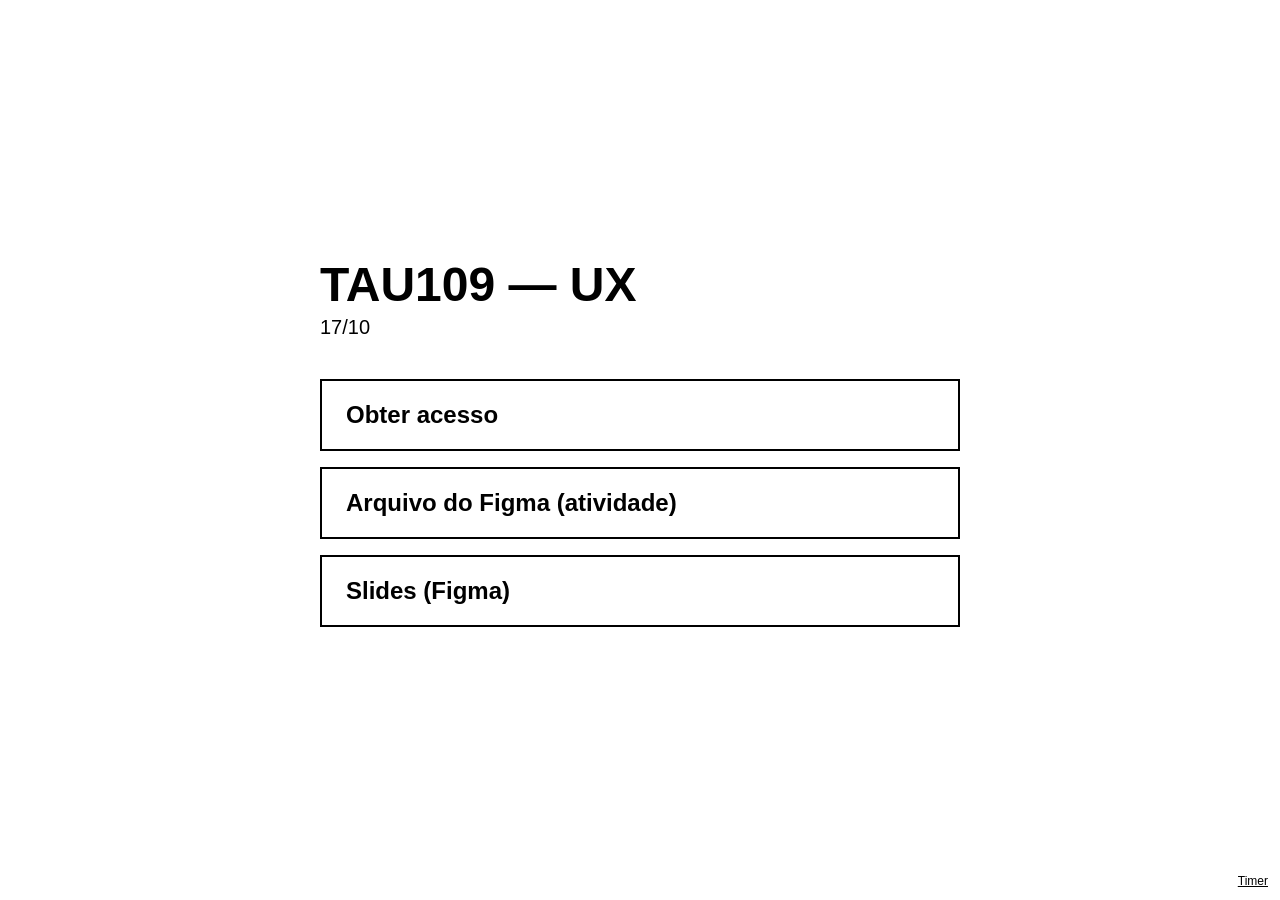
==== index.html @ 1fce553f "Add Obter acesso link" ====
<!DOCTYPE html>
<html lang="pt-BR">
<head>
<meta charset="utf-8">
<meta name="viewport" content="width=device-width, initial-scale=1">
<title>TAU109 — UX</title>
<style>
body{margin:0;background:#fff;color:#000;font-family:Helvetica,Arial,sans-serif;display:flex;min-height:100vh;align-items:center;justify-content:center}
main{max-width:640px;padding:2rem;width:100%}
h1{font-size:3rem;margin:0 0 .25rem}
p{font-size:1.25rem;margin:0 0 2.5rem}
a{display:block;color:#000;border:2px solid #000;padding:1.25rem 1.5rem;margin-bottom:1rem;font-size:1.5rem;font-weight:bold;text-decoration:none}
a:hover{background:#000;color:#fff}
</style>
</head>
<body>
<main>
<h1>TAU109 — UX</h1>
<p>17/10</p>
<a href="https://www.figma.com/folder_invite/redeem/6RuYadVDvzwB9aAiTfslhi" target="_blank" rel="noopener">Obter acesso</a>
<a href="https://www.figma.com/design/1OPuJm7DMmxEGwzcRz0fA9/UX-2026.2---TAU109---17-10-2026--Copy-?node-id=2-12537&amp;p=f&amp;t=esF4lQtKCmjnzKXU-11" target="_blank" rel="noopener">Arquivo do Figma (atividade)</a>
<a href="https://www.figma.com/design/1OPuJm7DMmxEGwzcRz0fA9/UX-2026.2---TAU109---17-10-2026--Copy-?node-id=2003-725&amp;t=esF4lQtKCmjnzKXU-11" target="_blank" rel="noopener">Slides (Figma)</a>
</main>
<a href="/timer/" style="position:fixed;right:12px;bottom:12px;display:inline;border:0;padding:0;margin:0;font-size:12px;font-weight:normal;text-decoration:underline;background:none;color:#000;font-family:Helvetica,Arial,sans-serif">Timer</a>
</body>
</html>
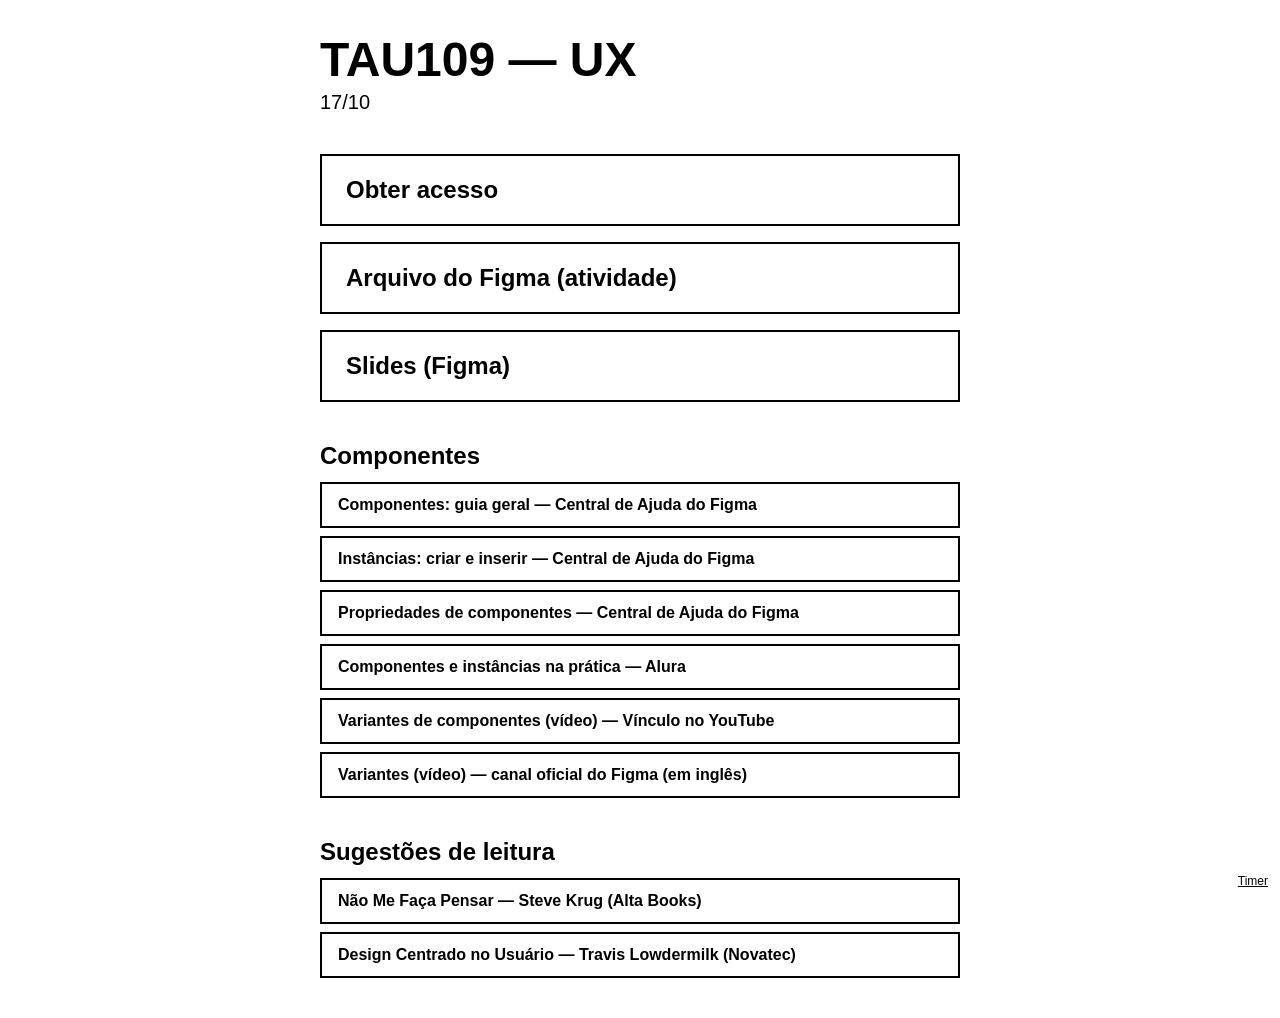
==== commit 717ef83f: "Add Componentes and Sugestões de leitura sections" ====
--- a/index.html
+++ b/index.html
@@ -11,6 +11,9 @@
 p{font-size:1.25rem;margin:0 0 2.5rem}
 a{display:block;color:#000;border:2px solid #000;padding:1.25rem 1.5rem;margin-bottom:1rem;font-size:1.5rem;font-weight:bold;text-decoration:none}
 a:hover{background:#000;color:#fff}
+h2{font-size:1.5rem;margin:2.5rem 0 .75rem}
+ul{list-style:none;padding:0;margin:0}
+li a{font-size:1rem;padding:.75rem 1rem;margin-bottom:.5rem}
 </style>
 </head>
 <body>
@@ -20,6 +23,20 @@
 <a href="https://www.figma.com/folder_invite/redeem/6RuYadVDvzwB9aAiTfslhi" target="_blank" rel="noopener">Obter acesso</a>
 <a href="https://www.figma.com/design/1OPuJm7DMmxEGwzcRz0fA9/UX-2026.2---TAU109---17-10-2026--Copy-?node-id=2-12537&amp;p=f&amp;t=esF4lQtKCmjnzKXU-11" target="_blank" rel="noopener">Arquivo do Figma (atividade)</a>
 <a href="https://www.figma.com/design/1OPuJm7DMmxEGwzcRz0fA9/UX-2026.2---TAU109---17-10-2026--Copy-?node-id=2003-725&amp;t=esF4lQtKCmjnzKXU-11" target="_blank" rel="noopener">Slides (Figma)</a>
+<h2>Componentes</h2>
+<ul>
+<li><a href="https://help.figma.com/hc/pt-br/articles/360038662654-Guia-de-componentes-no-Figma" target="_blank" rel="noopener">Componentes: guia geral — Central de Ajuda do Figma</a></li>
+<li><a href="https://help.figma.com/hc/pt-br/articles/360039150173-Criar-e-inserir-inst%C3%A2ncias-de-componentes" target="_blank" rel="noopener">Instâncias: criar e inserir — Central de Ajuda do Figma</a></li>
+<li><a href="https://help.figma.com/hc/pt-br/articles/5579474826519-Explore-as-propriedades-dos-componentes" target="_blank" rel="noopener">Propriedades de componentes — Central de Ajuda do Figma</a></li>
+<li><a href="https://www.alura.com.br/artigos/componentes-figma" target="_blank" rel="noopener">Componentes e instâncias na prática — Alura</a></li>
+<li><a href="https://www.youtube.com/watch?v=6WF_Mv0dyrI" target="_blank" rel="noopener">Variantes de componentes (vídeo) — Vínculo no YouTube</a></li>
+<li><a href="https://www.youtube.com/watch?v=y29Xwt9dET0" target="_blank" rel="noopener">Variantes (vídeo) — canal oficial do Figma (em inglês)</a></li>
+</ul>
+<h2>Sugestões de leitura</h2>
+<ul>
+<li><a href="https://www.amazon.com.br/dp/8576088509" target="_blank" rel="noopener">Não Me Faça Pensar — Steve Krug (Alta Books)</a></li>
+<li><a href="https://www.amazon.com.br/dp/8575223666" target="_blank" rel="noopener">Design Centrado no Usuário — Travis Lowdermilk (Novatec)</a></li>
+</ul>
 </main>
 <a href="/timer/" style="position:fixed;right:12px;bottom:12px;display:inline;border:0;padding:0;margin:0;font-size:12px;font-weight:normal;text-decoration:underline;background:none;color:#000;font-family:Helvetica,Arial,sans-serif">Timer</a>
 </body>
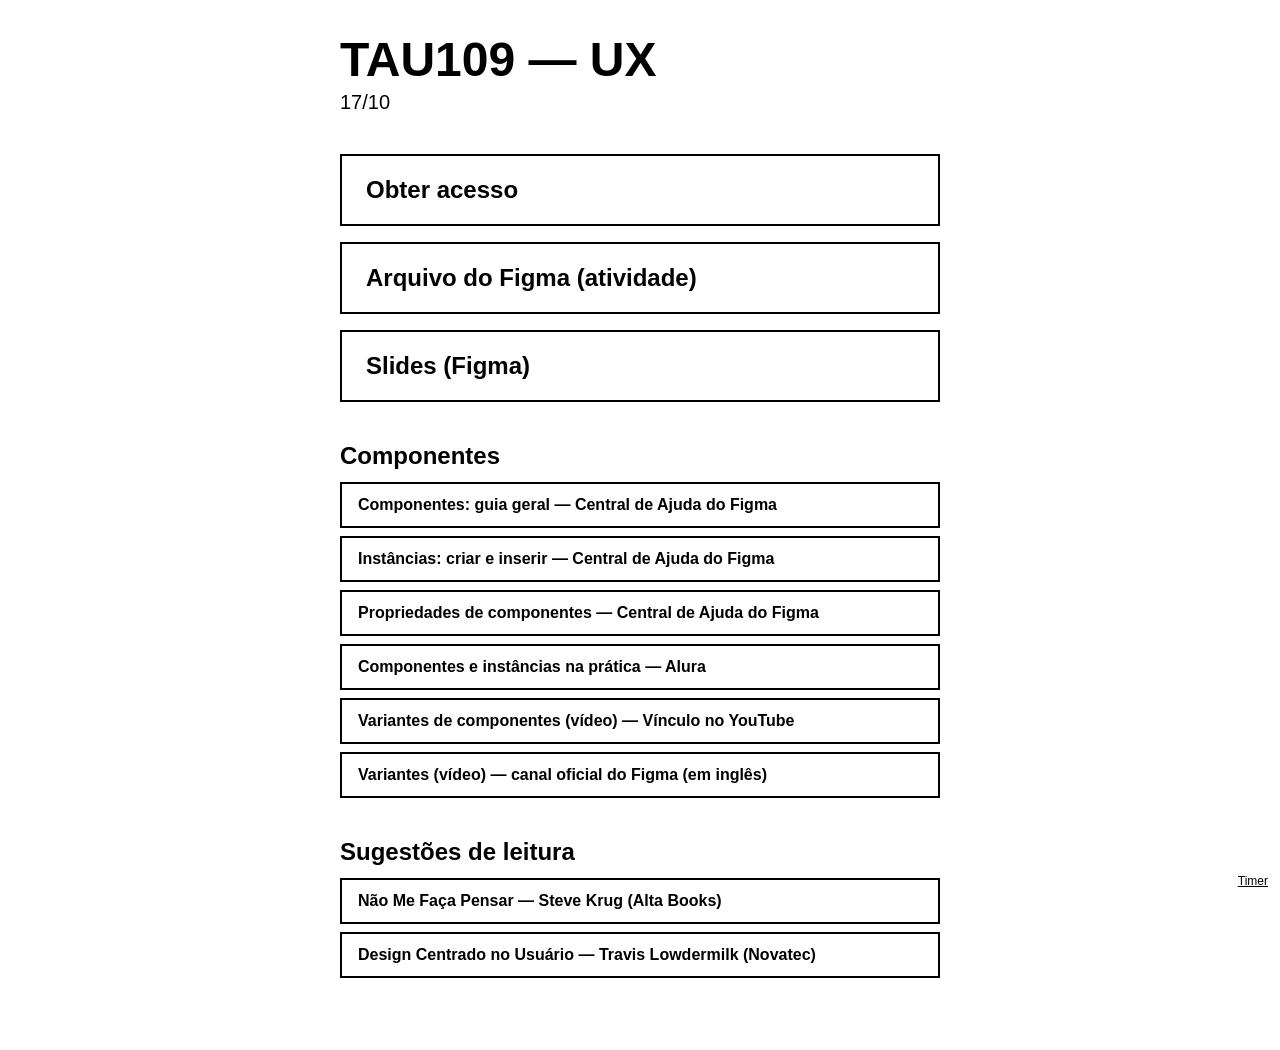
==== commit 60dd798f: "Helvetica Neue font stack and responsive layout" ====
--- a/index.html
+++ b/index.html
@@ -5,11 +5,11 @@
 <meta name="viewport" content="width=device-width, initial-scale=1">
 <title>TAU109 — UX</title>
 <style>
-body{margin:0;background:#fff;color:#000;font-family:Helvetica,Arial,sans-serif;display:flex;min-height:100vh;align-items:center;justify-content:center}
-main{max-width:640px;padding:2rem;width:100%}
-h1{font-size:3rem;margin:0 0 .25rem}
+body{margin:0;background:#fff;color:#000;font-family:"Helvetica Neue",Helvetica,Arial,sans-serif;display:flex;min-height:100vh;align-items:center;justify-content:center}
+main{max-width:640px;padding:2rem 1.25rem 4rem;width:100%;box-sizing:border-box}
+h1{font-size:clamp(2rem,8vw,3rem);margin:0 0 .25rem}
 p{font-size:1.25rem;margin:0 0 2.5rem}
-a{display:block;color:#000;border:2px solid #000;padding:1.25rem 1.5rem;margin-bottom:1rem;font-size:1.5rem;font-weight:bold;text-decoration:none}
+a{display:block;color:#000;border:2px solid #000;padding:1.25rem 1.5rem;margin-bottom:1rem;font-size:clamp(1.125rem,4.5vw,1.5rem);font-weight:bold;text-decoration:none;overflow-wrap:anywhere}
 a:hover{background:#000;color:#fff}
 h2{font-size:1.5rem;margin:2.5rem 0 .75rem}
 ul{list-style:none;padding:0;margin:0}
@@ -38,6 +38,6 @@
 <li><a href="https://www.amazon.com.br/dp/8575223666" target="_blank" rel="noopener">Design Centrado no Usuário — Travis Lowdermilk (Novatec)</a></li>
 </ul>
 </main>
-<a href="/timer/" style="position:fixed;right:12px;bottom:12px;display:inline;border:0;padding:0;margin:0;font-size:12px;font-weight:normal;text-decoration:underline;background:none;color:#000;font-family:Helvetica,Arial,sans-serif">Timer</a>
+<a href="/timer/" style="position:fixed;right:12px;bottom:12px;background:#fff;display:inline;border:0;padding:0;margin:0;font-size:12px;font-weight:normal;text-decoration:underline;color:#000;font-family:"Helvetica Neue",Helvetica,Arial,sans-serif">Timer</a>
 </body>
 </html>
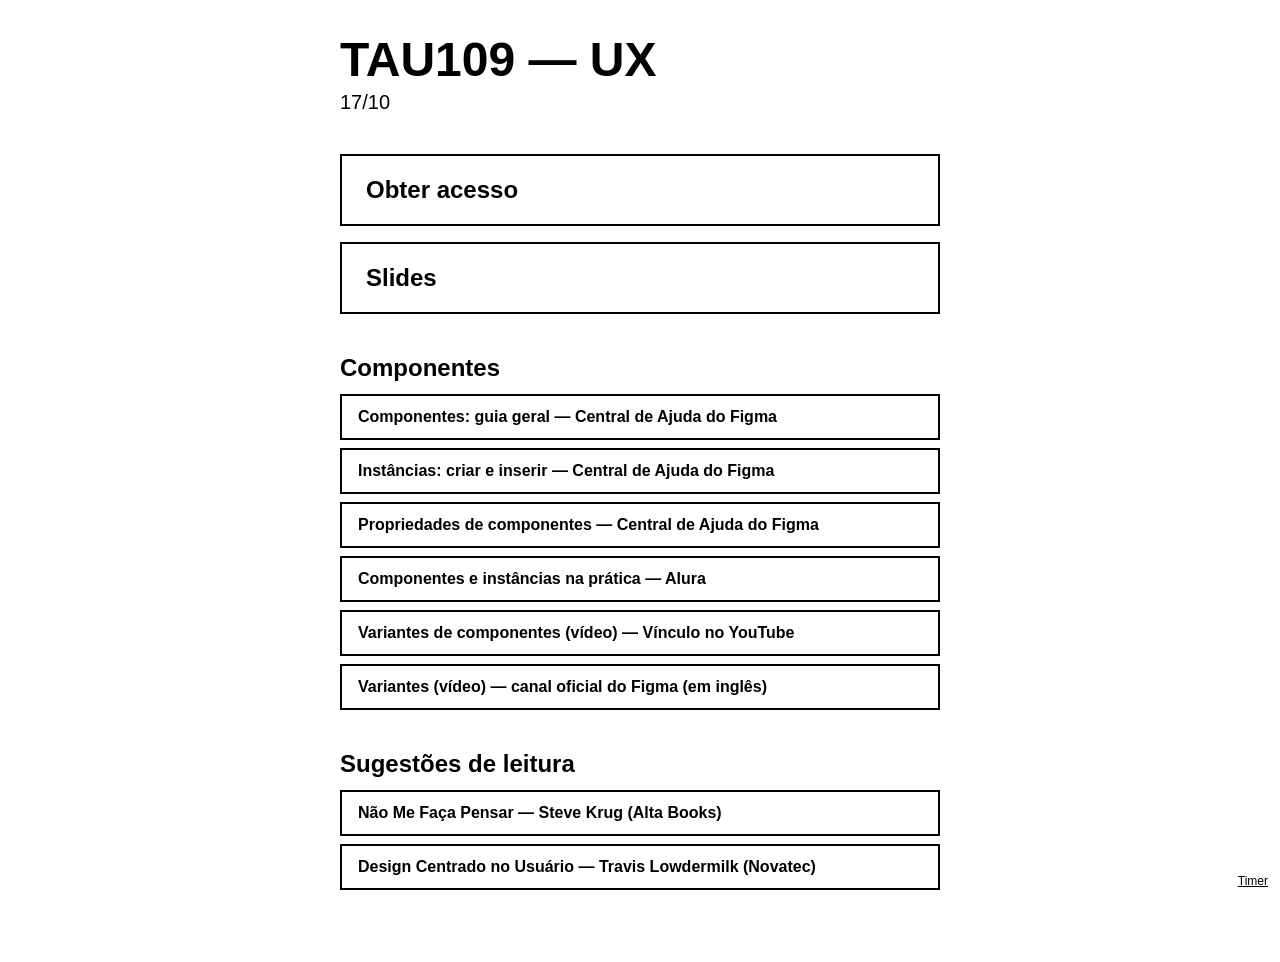
==== commit 42e82ead: "Link to HTML slides; remove Figma activity and Figma slides links" ====
--- a/index.html
+++ b/index.html
@@ -21,8 +21,7 @@
 <h1>TAU109 — UX</h1>
 <p>17/10</p>
 <a href="https://www.figma.com/folder_invite/redeem/6RuYadVDvzwB9aAiTfslhi" target="_blank" rel="noopener">Obter acesso</a>
-<a href="https://www.figma.com/design/1OPuJm7DMmxEGwzcRz0fA9/UX-2026.2---TAU109---17-10-2026--Copy-?node-id=2-12537&amp;p=f&amp;t=esF4lQtKCmjnzKXU-11" target="_blank" rel="noopener">Arquivo do Figma (atividade)</a>
-<a href="https://www.figma.com/design/1OPuJm7DMmxEGwzcRz0fA9/UX-2026.2---TAU109---17-10-2026--Copy-?node-id=2003-725&amp;t=esF4lQtKCmjnzKXU-11" target="_blank" rel="noopener">Slides (Figma)</a>
+<a href="/slides/">Slides</a>
 <h2>Componentes</h2>
 <ul>
 <li><a href="https://help.figma.com/hc/pt-br/articles/360038662654-Guia-de-componentes-no-Figma" target="_blank" rel="noopener">Componentes: guia geral — Central de Ajuda do Figma</a></li>
@@ -38,6 +37,6 @@
 <li><a href="https://www.amazon.com.br/dp/8575223666" target="_blank" rel="noopener">Design Centrado no Usuário — Travis Lowdermilk (Novatec)</a></li>
 </ul>
 </main>
-<a href="/timer/" style="position:fixed;right:12px;bottom:12px;background:#fff;display:inline;border:0;padding:0;margin:0;font-size:12px;font-weight:normal;text-decoration:underline;color:#000;font-family:"Helvetica Neue",Helvetica,Arial,sans-serif">Timer</a>
+<a href="/timer/" style="position:fixed;right:12px;bottom:12px;background:#fff;display:inline;border:0;padding:0;margin:0;font-size:12px;font-weight:normal;text-decoration:underline;color:#000;font-family:'Helvetica Neue',Helvetica,Arial,sans-serif">Timer</a>
 </body>
 </html>
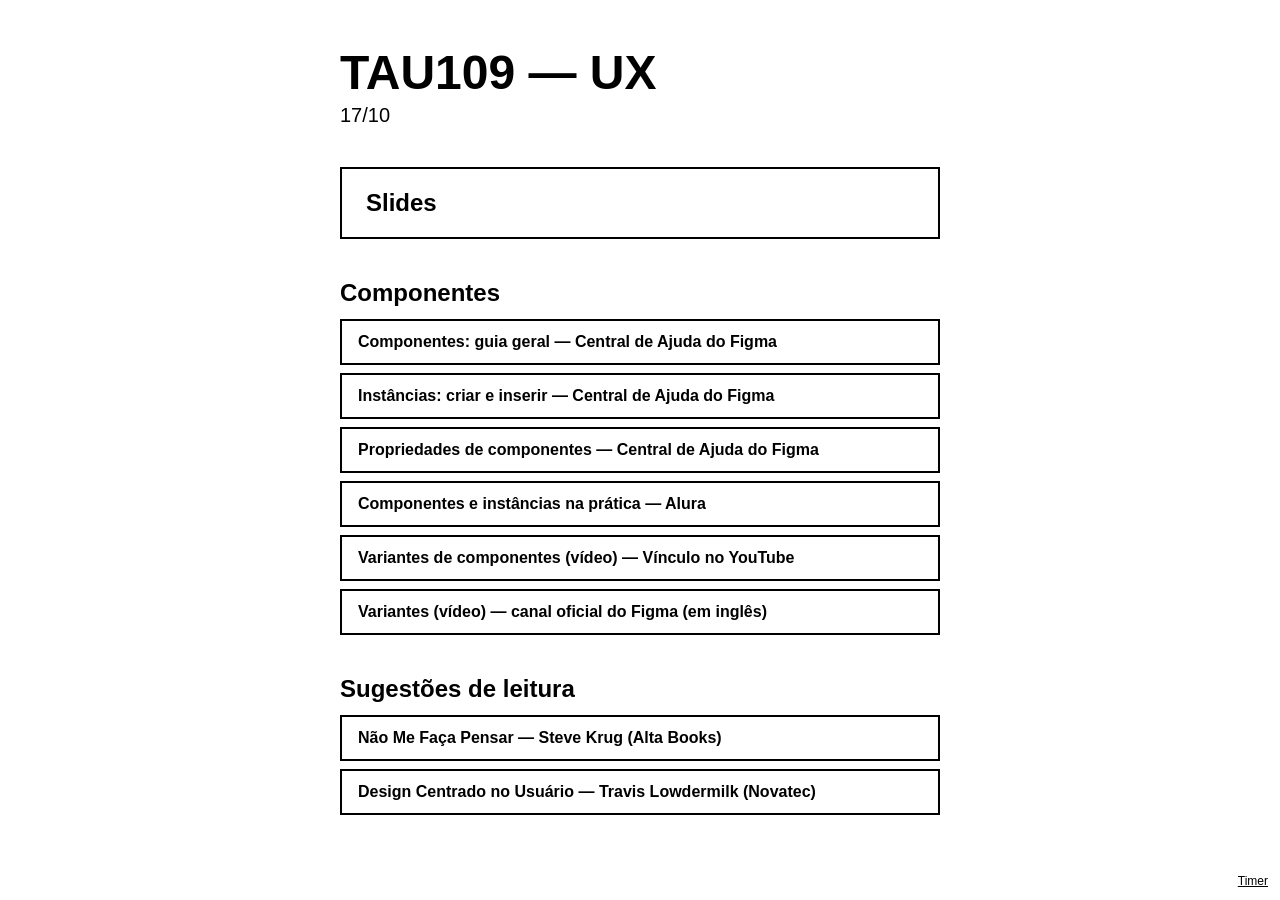
==== commit 9ec110d2: "Slides: plain fade, no placeholders, drop hi-fi slide, mirrored easing; remove Obter acesso" ====
--- a/index.html
+++ b/index.html
@@ -20,7 +20,6 @@
 <main>
 <h1>TAU109 — UX</h1>
 <p>17/10</p>
-<a href="https://www.figma.com/folder_invite/redeem/6RuYadVDvzwB9aAiTfslhi" target="_blank" rel="noopener">Obter acesso</a>
 <a href="/slides/">Slides</a>
 <h2>Componentes</h2>
 <ul>
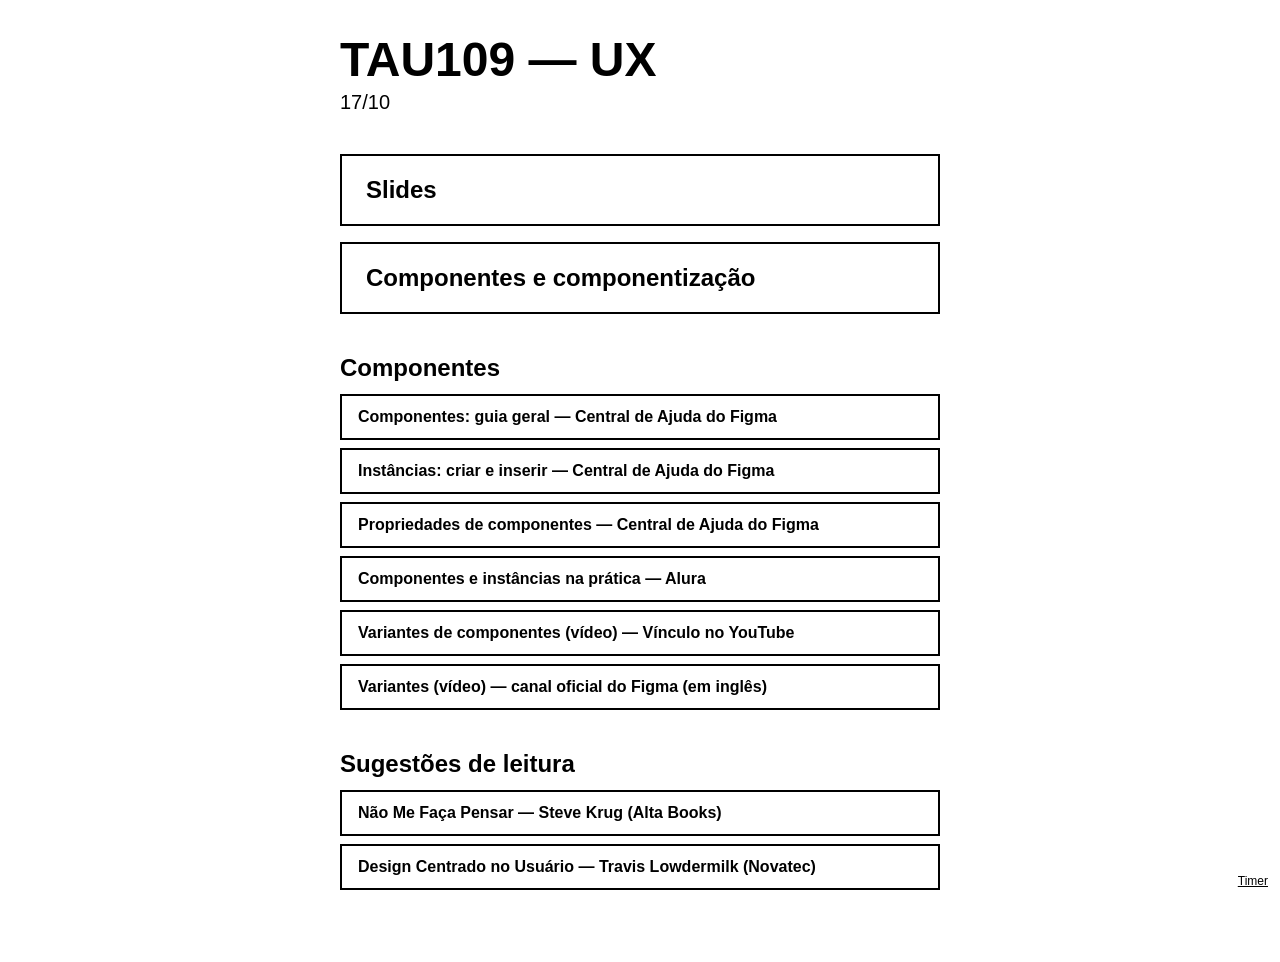
==== commit 2d6e7ad1: "Re-export from Figma: main deck 40 slides (restore Material 3/HIG panels), new Componentes e compone" ====
--- a/index.html
+++ b/index.html
@@ -21,6 +21,7 @@
 <h1>TAU109 — UX</h1>
 <p>17/10</p>
 <a href="/slides/">Slides</a>
+<a href="/componentes/">Componentes e componentização</a>
 <h2>Componentes</h2>
 <ul>
 <li><a href="https://help.figma.com/hc/pt-br/articles/360038662654-Guia-de-componentes-no-Figma" target="_blank" rel="noopener">Componentes: guia geral — Central de Ajuda do Figma</a></li>
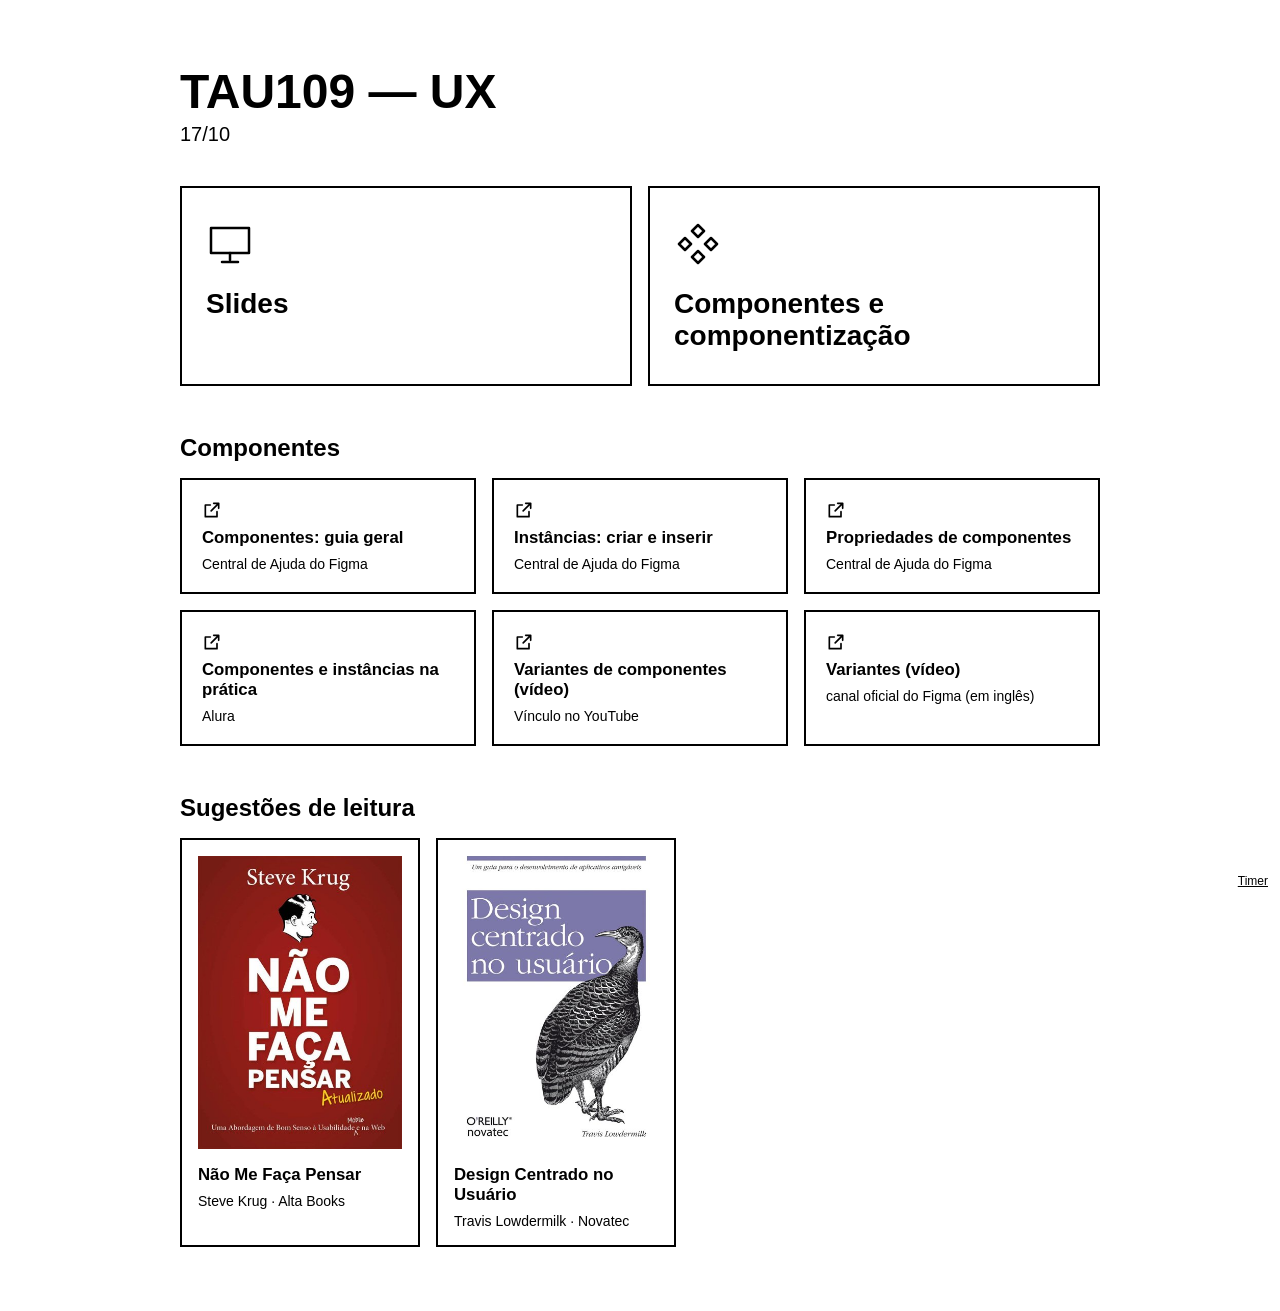
==== commit cc9170a8: "Redesign homepage with cards and book covers" ====
--- a/index.html
+++ b/index.html
@@ -5,37 +5,48 @@
 <meta name="viewport" content="width=device-width, initial-scale=1">
 <title>TAU109 — UX</title>
 <style>
-body{margin:0;background:#fff;color:#000;font-family:"Helvetica Neue",Helvetica,Arial,sans-serif;display:flex;min-height:100vh;align-items:center;justify-content:center}
-main{max-width:640px;padding:2rem 1.25rem 4rem;width:100%;box-sizing:border-box}
+*{box-sizing:border-box}
+body{margin:0;background:#fff;color:#000;font-family:"Helvetica Neue",Helvetica,Arial,sans-serif}
+main{max-width:960px;margin:0 auto;padding:clamp(2rem,6vw,4rem) 1.25rem 4rem}
 h1{font-size:clamp(2rem,8vw,3rem);margin:0 0 .25rem}
 p{font-size:1.25rem;margin:0 0 2.5rem}
-a{display:block;color:#000;border:2px solid #000;padding:1.25rem 1.5rem;margin-bottom:1rem;font-size:clamp(1.125rem,4.5vw,1.5rem);font-weight:bold;text-decoration:none;overflow-wrap:anywhere}
-a:hover{background:#000;color:#fff}
-h2{font-size:1.5rem;margin:2.5rem 0 .75rem}
-ul{list-style:none;padding:0;margin:0}
-li a{font-size:1rem;padding:.75rem 1rem;margin-bottom:.5rem}
+h2{font-size:1.5rem;margin:3rem 0 1rem}
+.grid{display:grid;gap:1rem;grid-template-columns:repeat(auto-fill,minmax(240px,1fr))}
+.big{grid-template-columns:repeat(2,1fr)}
+.card{display:flex;flex-direction:column;gap:.5rem;color:#000;border:2px solid #000;padding:1.25rem;text-decoration:none;overflow-wrap:anywhere;transition:background .15s,color .15s}
+.card:hover,.card:focus-visible{background:#000;color:#fff;outline:none}
+.card strong{font-size:1.05rem}
+.card span{font-size:.875rem}
+.big .card{align-items:flex-start;gap:1.25rem;padding:2rem 1.5rem}
+.big .card strong{font-size:clamp(1.25rem,3vw,1.75rem)}
+.books{grid-template-columns:repeat(auto-fill,minmax(200px,240px))}
+.book{padding:1rem}
+.book img{display:block;width:100%;height:auto;aspect-ratio:400/575;object-fit:contain;background:#fff;margin-bottom:.5rem}
+@media (max-width:600px){.grid,.big,.books{grid-template-columns:1fr}}
 </style>
 </head>
 <body>
 <main>
 <h1>TAU109 — UX</h1>
 <p>17/10</p>
-<a href="/slides/">Slides</a>
-<a href="/componentes/">Componentes e componentização</a>
+<div class="grid big">
+<a class="card" href="/slides/"><svg viewBox="0 0 48 48" width="48" height="48" fill="none" stroke="currentColor" stroke-width="2.5" stroke-linejoin="round" stroke-linecap="round" aria-hidden="true"><rect x="5" y="8" width="38" height="25"/><path d="M24 33v7M16 42h16"/></svg><strong>Slides</strong></a>
+<a class="card" href="/componentes/"><svg viewBox="0 0 48 48" width="48" height="48" fill="none" stroke="currentColor" stroke-width="2.5" stroke-linejoin="round" aria-hidden="true"><path d="M24 5l6 6-6 6-6-6zM24 31l6 6-6 6-6-6zM11 18l6 6-6 6-6-6zM37 18l6 6-6 6-6-6z"/></svg><strong>Componentes e componentização</strong></a>
+</div>
 <h2>Componentes</h2>
-<ul>
-<li><a href="https://help.figma.com/hc/pt-br/articles/360038662654-Guia-de-componentes-no-Figma" target="_blank" rel="noopener">Componentes: guia geral — Central de Ajuda do Figma</a></li>
-<li><a href="https://help.figma.com/hc/pt-br/articles/360039150173-Criar-e-inserir-inst%C3%A2ncias-de-componentes" target="_blank" rel="noopener">Instâncias: criar e inserir — Central de Ajuda do Figma</a></li>
-<li><a href="https://help.figma.com/hc/pt-br/articles/5579474826519-Explore-as-propriedades-dos-componentes" target="_blank" rel="noopener">Propriedades de componentes — Central de Ajuda do Figma</a></li>
-<li><a href="https://www.alura.com.br/artigos/componentes-figma" target="_blank" rel="noopener">Componentes e instâncias na prática — Alura</a></li>
-<li><a href="https://www.youtube.com/watch?v=6WF_Mv0dyrI" target="_blank" rel="noopener">Variantes de componentes (vídeo) — Vínculo no YouTube</a></li>
-<li><a href="https://www.youtube.com/watch?v=y29Xwt9dET0" target="_blank" rel="noopener">Variantes (vídeo) — canal oficial do Figma (em inglês)</a></li>
-</ul>
+<div class="grid">
+<a class="card" href="https://help.figma.com/hc/pt-br/articles/360038662654-Guia-de-componentes-no-Figma" target="_blank" rel="noopener"><svg viewBox="0 0 24 24" width="20" height="20" fill="none" stroke="currentColor" stroke-width="2" stroke-linecap="round" stroke-linejoin="round" aria-hidden="true"><path d="M14 4h6v6M20 4l-9 9M18 14v6H4V6h6"/></svg><strong>Componentes: guia geral</strong><span>Central de Ajuda do Figma</span></a>
+<a class="card" href="https://help.figma.com/hc/pt-br/articles/360039150173-Criar-e-inserir-inst%C3%A2ncias-de-componentes" target="_blank" rel="noopener"><svg viewBox="0 0 24 24" width="20" height="20" fill="none" stroke="currentColor" stroke-width="2" stroke-linecap="round" stroke-linejoin="round" aria-hidden="true"><path d="M14 4h6v6M20 4l-9 9M18 14v6H4V6h6"/></svg><strong>Instâncias: criar e inserir</strong><span>Central de Ajuda do Figma</span></a>
+<a class="card" href="https://help.figma.com/hc/pt-br/articles/5579474826519-Explore-as-propriedades-dos-componentes" target="_blank" rel="noopener"><svg viewBox="0 0 24 24" width="20" height="20" fill="none" stroke="currentColor" stroke-width="2" stroke-linecap="round" stroke-linejoin="round" aria-hidden="true"><path d="M14 4h6v6M20 4l-9 9M18 14v6H4V6h6"/></svg><strong>Propriedades de componentes</strong><span>Central de Ajuda do Figma</span></a>
+<a class="card" href="https://www.alura.com.br/artigos/componentes-figma" target="_blank" rel="noopener"><svg viewBox="0 0 24 24" width="20" height="20" fill="none" stroke="currentColor" stroke-width="2" stroke-linecap="round" stroke-linejoin="round" aria-hidden="true"><path d="M14 4h6v6M20 4l-9 9M18 14v6H4V6h6"/></svg><strong>Componentes e instâncias na prática</strong><span>Alura</span></a>
+<a class="card" href="https://www.youtube.com/watch?v=6WF_Mv0dyrI" target="_blank" rel="noopener"><svg viewBox="0 0 24 24" width="20" height="20" fill="none" stroke="currentColor" stroke-width="2" stroke-linecap="round" stroke-linejoin="round" aria-hidden="true"><path d="M14 4h6v6M20 4l-9 9M18 14v6H4V6h6"/></svg><strong>Variantes de componentes (vídeo)</strong><span>Vínculo no YouTube</span></a>
+<a class="card" href="https://www.youtube.com/watch?v=y29Xwt9dET0" target="_blank" rel="noopener"><svg viewBox="0 0 24 24" width="20" height="20" fill="none" stroke="currentColor" stroke-width="2" stroke-linecap="round" stroke-linejoin="round" aria-hidden="true"><path d="M14 4h6v6M20 4l-9 9M18 14v6H4V6h6"/></svg><strong>Variantes (vídeo)</strong><span>canal oficial do Figma (em inglês)</span></a>
+</div>
 <h2>Sugestões de leitura</h2>
-<ul>
-<li><a href="https://www.amazon.com.br/dp/8576088509" target="_blank" rel="noopener">Não Me Faça Pensar — Steve Krug (Alta Books)</a></li>
-<li><a href="https://www.amazon.com.br/dp/8575223666" target="_blank" rel="noopener">Design Centrado no Usuário — Travis Lowdermilk (Novatec)</a></li>
-</ul>
+<div class="grid books">
+<a class="card book" href="https://www.amazon.com.br/dp/8576088509" target="_blank" rel="noopener"><img src="/assets/8576088509.jpg?v=06315a30" alt="Capa do livro Não Me Faça Pensar" width="400" height="575" loading="lazy"><strong>Não Me Faça Pensar</strong><span>Steve Krug · Alta Books</span></a>
+<a class="card book" href="https://www.amazon.com.br/dp/8575223666" target="_blank" rel="noopener"><img src="/assets/8575223666.jpg?v=67b15a74" alt="Capa do livro Design Centrado no Usuário" width="400" height="575" loading="lazy"><strong>Design Centrado no Usuário</strong><span>Travis Lowdermilk · Novatec</span></a>
+</div>
 </main>
 <a href="/timer/" style="position:fixed;right:12px;bottom:12px;background:#fff;display:inline;border:0;padding:0;margin:0;font-size:12px;font-weight:normal;text-decoration:underline;color:#000;font-family:'Helvetica Neue',Helvetica,Arial,sans-serif">Timer</a>
 </body>
